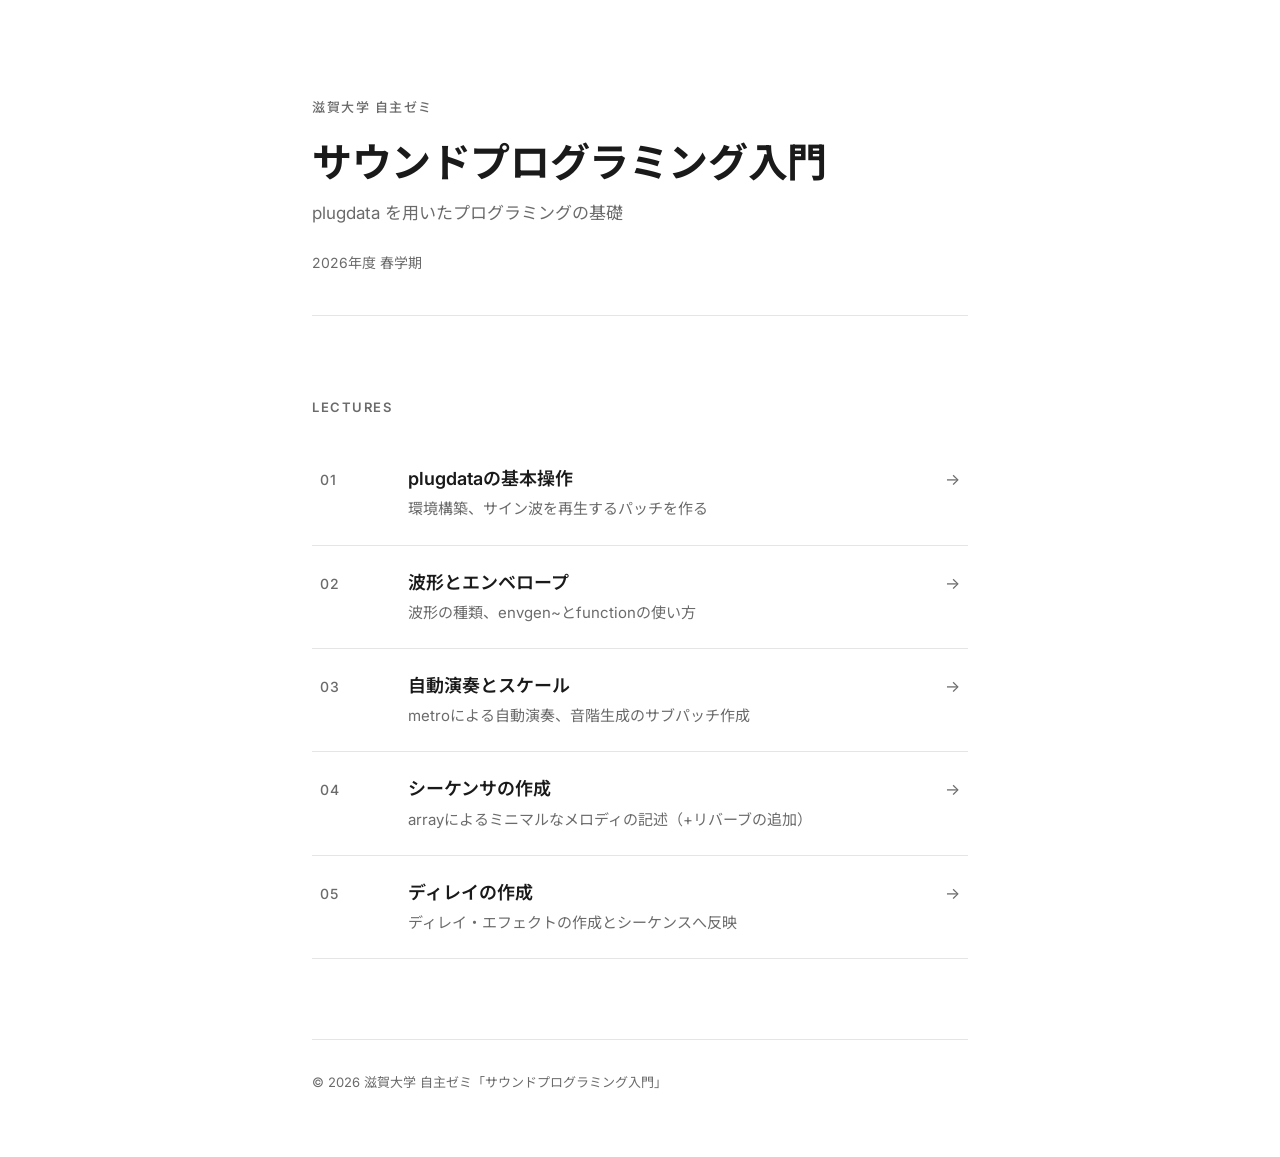
==== index.html @ 39045a40 "update" ====
<!DOCTYPE html>
<html lang="ja">
<head>
  <meta charset="UTF-8">
  <meta name="viewport" content="width=device-width, initial-scale=1.0">
  <title>サウンドプログラミング入門</title>
  <link rel="preconnect" href="https://fonts.googleapis.com">
  <link rel="preconnect" href="https://fonts.gstatic.com" crossorigin>
  <link href="https://fonts.googleapis.com/css2?family=Noto+Sans+JP:wght@300;400;500;700&family=Inter:wght@400;500;600;700&display=swap" rel="stylesheet">
  <link rel="stylesheet" href="style.css" type="text/css">
  <link rel="icon" href="img/pd_study_icon.png" type="image/png">
</head>
<body>
  <main class="container">

    <header class="header">
      <p class="header__eyebrow">滋賀大学 自主ゼミ</p>
      <h1 class="header__title">サウンドプログラミング入門</h1>
      <p class="header__subtitle">plugdata を用いたプログラミングの基礎</p>
      <p class="header__meta">2026年度 春学期</p>
    </header>

    <section>
      <h2 class="section-heading">Lectures</h2>
      <ol class="lectures">

        <li class="lecture">
          <a class="lecture__link" href="./lectures/1_plugdata_intro/第1回_plugdataの基本操作.html">
            <span class="lecture__num">01</span>
            <div class="lecture__body">
              <div class="lecture__title">plugdataの基本操作</div>
              <p class="lecture__desc">環境構築、サイン波を再生するパッチを作る</p>
            </div>
            <span class="lecture__arrow" aria-hidden="true">→</span>
          </a>
        </li>
        <li class="lecture">
            <a class="lecture__link" href="./lectures/2_envelope/第2回_波形とエンベロープ.html">
              <span class="lecture__num">02</span>
              <div class="lecture__body">
              <div class="lecture__title">波形とエンベロープ</div>
              <p class="lecture__desc">波形の種類、envgen~とfunctionの使い方</p>
              </div>
            <span class="lecture__arrow" aria-hidden="true">→</span>
          </a>
        </li>
        <li class="lecture">
             <a class="lecture__link" href="./lectures/3_scale/第3回_自動演奏とスケール.html">
            <span class="lecture__num">03</span>
            <div class="lecture__body">
              <div class="lecture__title">自動演奏とスケール</div>
              <p class="lecture__desc">metroによる自動演奏、音階生成のサブパッチ作成</p>
            </div>
            <span class="lecture__arrow" aria-hidden="true">→</span>
          </a>
        </li>
        <li class="lecture"> 
          <a class="lecture__link" href="./lectures/4_sequencer/第4回_シーケンサ.html">
            <span class="lecture__num">04</span>
            <div class="lecture__body">
              <div class="lecture__title">シーケンサの作成</div>
              <p class="lecture__desc">arrayによるミニマルなメロディの記述（+リバーブの追加）</p>
            </div>
            <span class="lecture__arrow" aria-hidden="true">→</span>
          </a>
        </li>
        <li class="lecture"> 
          <a class="lecture__link" href="./lectures/5_delay_effect/第5回_ディレイ.html">
            <span class="lecture__num">05</span>
            <div class="lecture__body">
              <div class="lecture__title">ディレイの作成</div>
              <p class="lecture__desc">ディレイ・エフェクトの作成とシーケンスへ反映</p>
            </div>
            <span class="lecture__arrow" aria-hidden="true">→</span>
          </a>
        </li>
      </ol>
    </section>

    <footer class="footer">
      <p>© 2026 滋賀大学 自主ゼミ「サウンドプログラミング入門」</p>
    </footer>

  </main>
</body>
</html>
---- style.css ----
:root {
  --text: #1a1a1a;
  --text-muted: #6b6b6b;
  --line: #e5e5e5;
  --line-strong: #1a1a1a;
  --bg: #ffffff;
  --accent: #1a1a1a;
  --hover-bg: #fafafa;
}

* {
  margin: 0;
  padding: 0;
  box-sizing: border-box;
}

html {
  font-size: 16px;
}

body {
  font-family: 'Inter', 'Noto Sans JP', -apple-system, BlinkMacSystemFont, sans-serif;
  background: var(--bg);
  color: var(--text);
  line-height: 1.7;
  -webkit-font-smoothing: antialiased;
  -moz-osx-font-smoothing: grayscale;
}

.container {
  max-width: 720px;
  margin: 0 auto;
  padding: 6rem 2rem 4rem;
}

/* ----- Header ----- */
.header {
  margin-bottom: 5rem;
  padding-bottom: 2.5rem;
  border-bottom: 1px solid var(--line);
}

.header__eyebrow {
  font-size: 0.8125rem;
  font-weight: 500;
  letter-spacing: 0.12em;
  color: var(--text-muted);
  text-transform: uppercase;
  margin-bottom: 1.25rem;
}

.header__title {
  font-size: 2.5rem;
  font-weight: 700;
  letter-spacing: -0.01em;
  line-height: 1.25;
  margin-bottom: 0.75rem;
}

.header__subtitle {
  font-size: 1.0625rem;
  font-weight: 400;
  color: var(--text-muted);
  line-height: 1.6;
}

.header__meta {
  margin-top: 1.5rem;
  font-size: 0.875rem;
  color: var(--text-muted);
}

/* ----- Section heading ----- */
.section-heading {
  font-size: 0.8125rem;
  font-weight: 600;
  letter-spacing: 0.12em;
  text-transform: uppercase;
  color: var(--text-muted);
  margin-bottom: 1.5rem;
}

/* ----- Lecture list ----- */
.lectures {
  list-style: none;
}

.lecture {
  border-bottom: 1px solid var(--line);
}

.lecture__link {
  display: grid;
  grid-template-columns: 4rem 1fr auto;
  gap: 1.5rem;
  align-items: baseline;
  padding: 1.5rem 0.5rem;
  text-decoration: none;
  color: inherit;
  transition: background-color 0.15s ease, padding 0.15s ease;
}

.lecture__link:hover {
  background: var(--hover-bg);
  padding-left: 1rem;
  padding-right: 1rem;
}

.lecture__num {
  font-family: 'Inter', sans-serif;
  font-size: 0.875rem;
  font-weight: 500;
  color: var(--text-muted);
  letter-spacing: 0.05em;
}

.lecture__body {
  min-width: 0;
}

.lecture__title {
  font-size: 1.125rem;
  font-weight: 600;
  line-height: 1.4;
  margin-bottom: 0.375rem;
}

.lecture__desc {
  font-size: 0.9375rem;
  color: var(--text-muted);
  line-height: 1.55;
}

.lecture__arrow {
  font-size: 1rem;
  color: var(--text-muted);
  transition: transform 0.15s ease;
  flex-shrink: 0;
}

.lecture__link:hover .lecture__arrow {
  transform: translateX(4px);
  color: var(--text);
}

/* ----- Coming soon (未公開) ----- */
.lecture--upcoming .lecture__link {
  cursor: default;
  opacity: 0.45;
  pointer-events: none;
}

.lecture--upcoming .lecture__arrow {
  visibility: hidden;
}

/* ----- Footer ----- */
.footer {
  margin-top: 5rem;
  padding-top: 2rem;
  border-top: 1px solid var(--line);
  font-size: 0.8125rem;
  color: var(--text-muted);
  line-height: 1.6;
}

.footer a {
  color: var(--text-muted);
  text-decoration: none;
  border-bottom: 1px solid var(--line);
  transition: color 0.15s ease, border-color 0.15s ease;
}

.footer a:hover {
  color: var(--text);
  border-color: var(--text);
}

/* ----- Responsive ----- */
@media (max-width: 640px) {
  .container {
    padding: 3.5rem 1.5rem 3rem;
  }

  .header {
    margin-bottom: 3.5rem;
    padding-bottom: 2rem;
  }

  .header__title {
    font-size: 1.875rem;
  }

  .header__subtitle {
    font-size: 1rem;
  }

  .lecture__link {
    grid-template-columns: 2.5rem 1fr auto;
    gap: 1rem;
    padding: 1.25rem 0.25rem;
  }

  .lecture__link:hover {
    padding-left: 0.5rem;
    padding-right: 0.5rem;
  }

  .lecture__title {
    font-size: 1rem;
  }

  .lecture__desc {
    font-size: 0.875rem;
  }
}
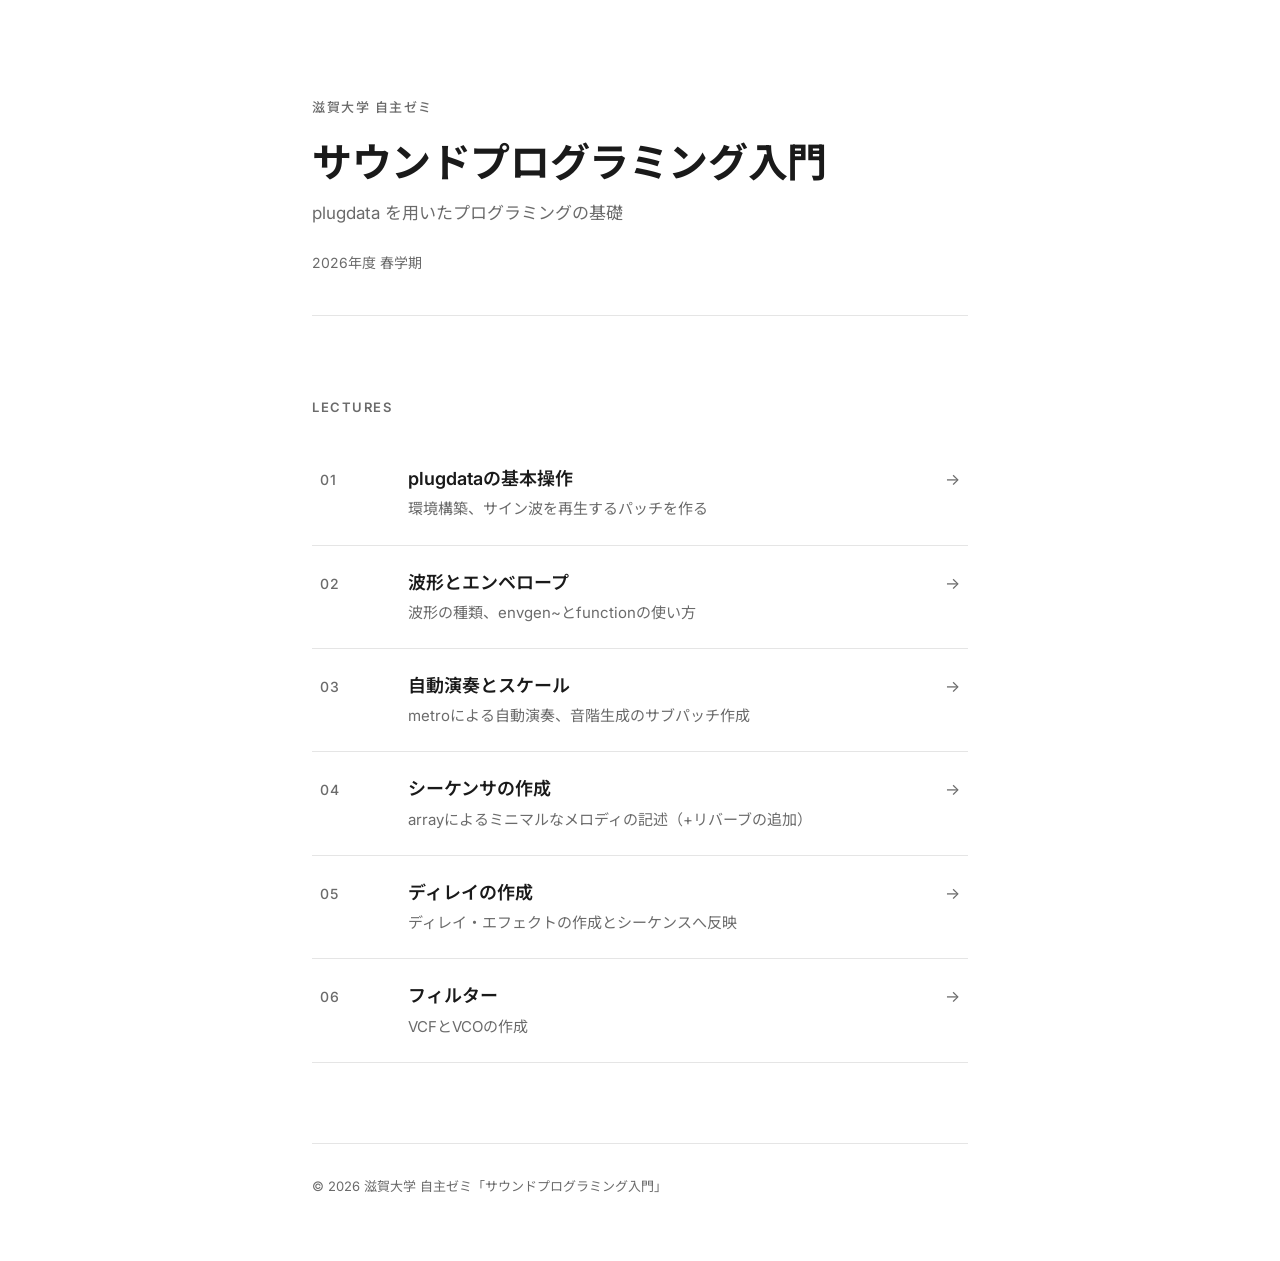
==== commit db66eb6a: "第6回追加" ====
--- a/index.html
+++ b/index.html
@@ -65,11 +65,21 @@
           </a>
         </li>
         <li class="lecture"> 
-          <a class="lecture__link" href="./lectures/5_delay_effect/第5回_ディレイ.html">
+          <a class="lecture__link" href="./lectures/5_delay_effect/5_delay.html">
             <span class="lecture__num">05</span>
             <div class="lecture__body">
               <div class="lecture__title">ディレイの作成</div>
               <p class="lecture__desc">ディレイ・エフェクトの作成とシーケンスへ反映</p>
+            </div>
+            <span class="lecture__arrow" aria-hidden="true">→</span>
+          </a>
+        </li>
+        <li class="lecture"> 
+          <a class="lecture__link" href="./lectures/6_filter/6_filter.html">
+            <span class="lecture__num">06</span>
+            <div class="lecture__body">
+              <div class="lecture__title">フィルター</div>
+              <p class="lecture__desc">VCFとVCOの作成</p>
             </div>
             <span class="lecture__arrow" aria-hidden="true">→</span>
           </a>
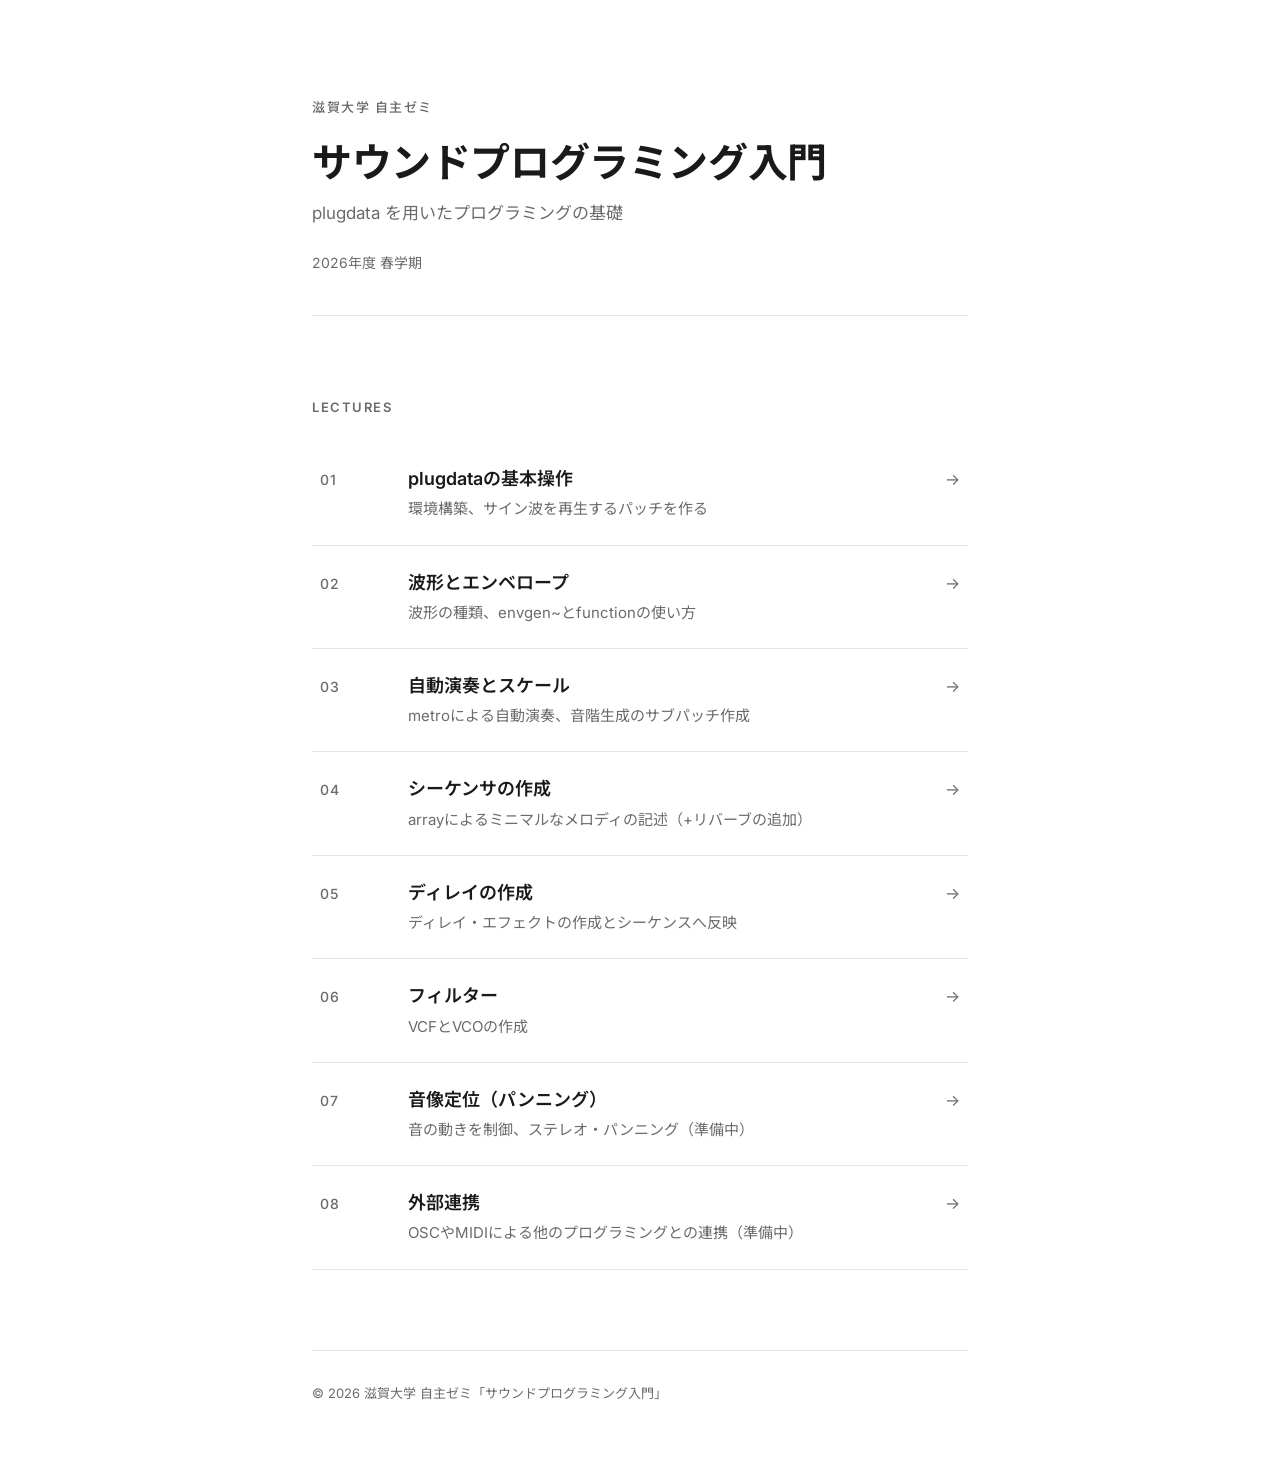
==== commit 0549e62a: "update" ====
--- a/index.html
+++ b/index.html
@@ -84,6 +84,26 @@
             <span class="lecture__arrow" aria-hidden="true">→</span>
           </a>
         </li>
+        <li class="lecture"> 
+          <a class="lecture__link" href="./lectures/7_panning/7_panning.html">
+            <span class="lecture__num">07</span>
+            <div class="lecture__body">
+              <div class="lecture__title">音像定位（パンニング）</div>
+              <p class="lecture__desc">音の動きを制御、ステレオ・パンニング（準備中）</p>
+            </div>
+            <span class="lecture__arrow" aria-hidden="true">→</span>
+          </a>
+        </li>
+        <li class="lecture"> 
+          <a class="lecture__link" href="./lectures/8_connection/8_connection.html">
+            <span class="lecture__num">08</span>
+            <div class="lecture__body">
+              <div class="lecture__title">外部連携</div>
+              <p class="lecture__desc">OSCやMIDIによる他のプログラミングとの連携（準備中）</p>
+            </div>
+            <span class="lecture__arrow" aria-hidden="true">→</span>
+          </a>
+        </li>
       </ol>
     </section>
 
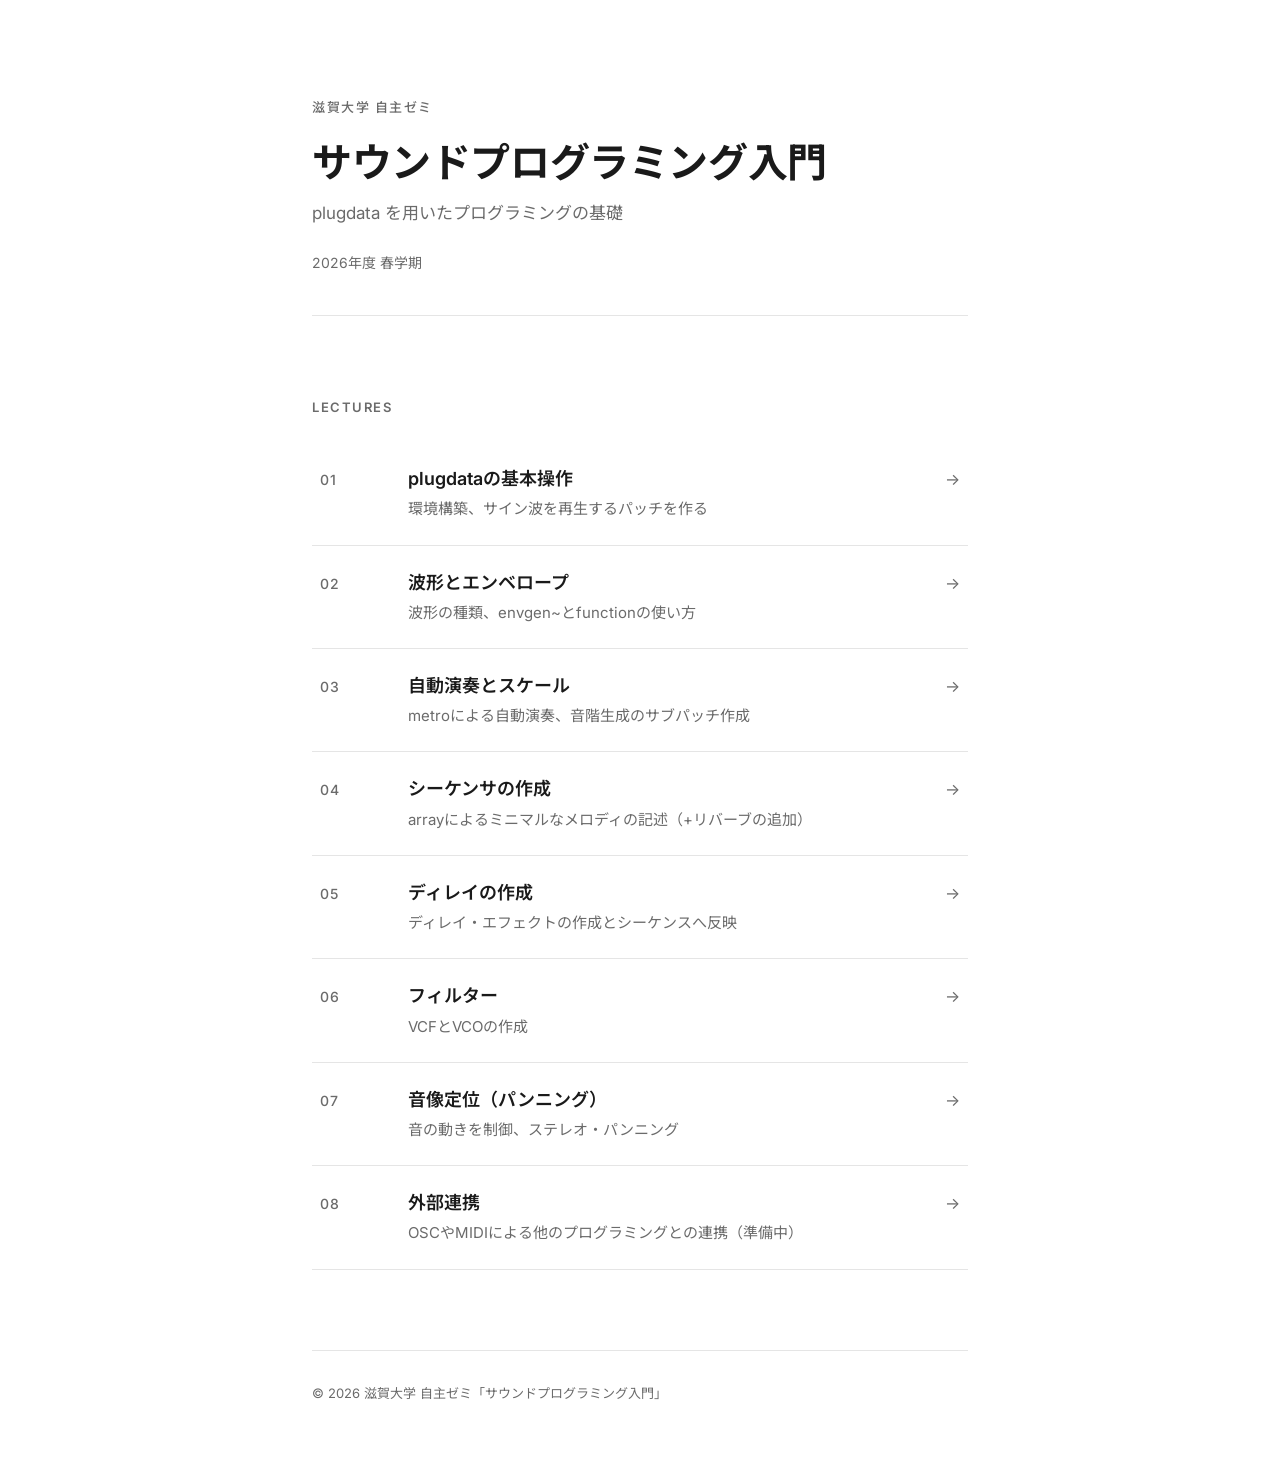
==== commit faa9ee2f: "第7回アップロード" ====
--- a/index.html
+++ b/index.html
@@ -89,7 +89,7 @@
             <span class="lecture__num">07</span>
             <div class="lecture__body">
               <div class="lecture__title">音像定位（パンニング）</div>
-              <p class="lecture__desc">音の動きを制御、ステレオ・パンニング（準備中）</p>
+              <p class="lecture__desc">音の動きを制御、ステレオ・パンニング</p>
             </div>
             <span class="lecture__arrow" aria-hidden="true">→</span>
           </a>
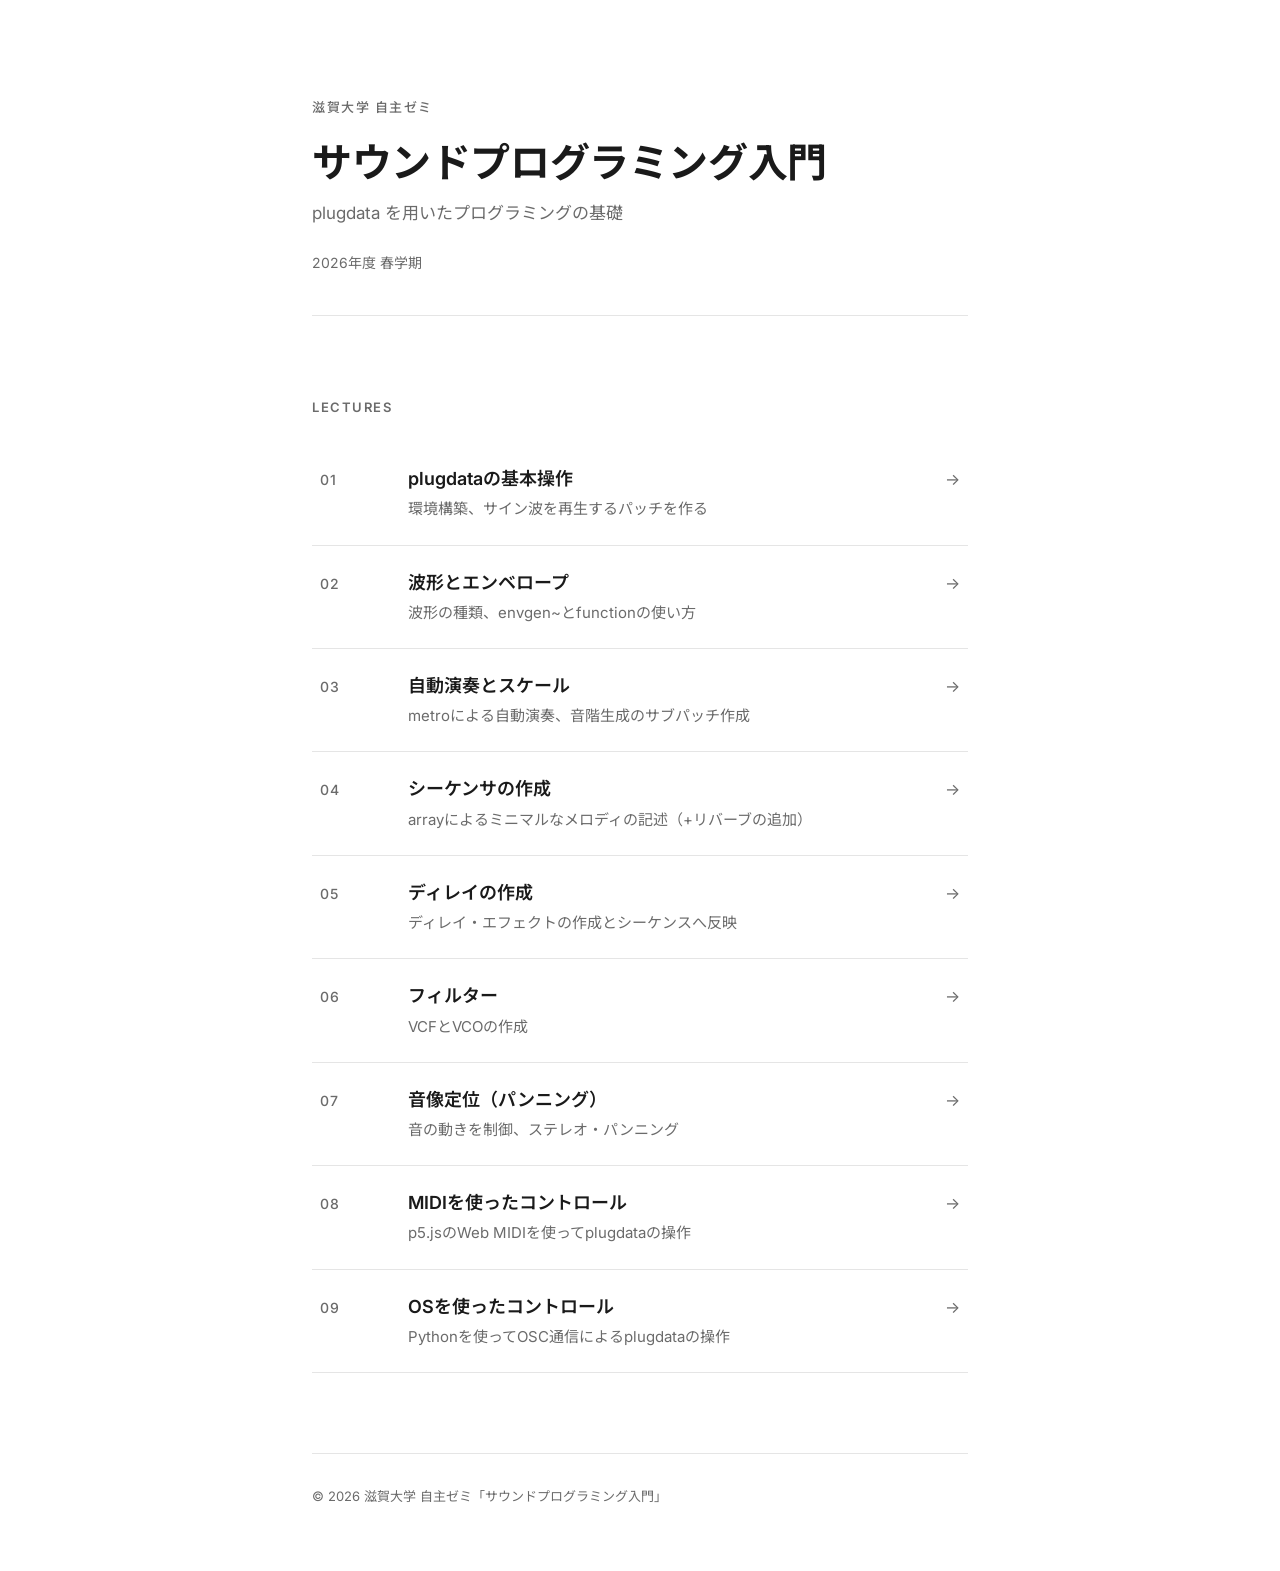
==== commit 927f5c83: "8,9回目の資料アップロード" ====
--- a/index.html
+++ b/index.html
@@ -95,14 +95,24 @@
           </a>
         </li>
         <li class="lecture"> 
-          <a class="lecture__link" href="./lectures/8_connection/8_connection.html">
+          <a class="lecture__link" href="./lectures/8_webmidi/8_webmidi.html">
             <span class="lecture__num">08</span>
             <div class="lecture__body">
-              <div class="lecture__title">外部連携</div>
-              <p class="lecture__desc">OSCやMIDIによる他のプログラミングとの連携（準備中）</p>
+              <div class="lecture__title">MIDIを使ったコントロール</div>
+              <p class="lecture__desc">p5.jsのWeb MIDIを使ってplugdataの操作</p>
             </div>
             <span class="lecture__arrow" aria-hidden="true">→</span>
           </a>
+          <li class="lecture"> 
+          <a class="lecture__link" href="./lectures/9_osc/9_osc.html">
+            <span class="lecture__num">09</span>
+            <div class="lecture__body">
+              <div class="lecture__title">OSを使ったコントロール</div>
+              <p class="lecture__desc">Pythonを使ってOSC通信によるplugdataの操作</p>
+            </div>
+            <span class="lecture__arrow" aria-hidden="true">→</span>
+          </a>
+        </li>
         </li>
       </ol>
     </section>
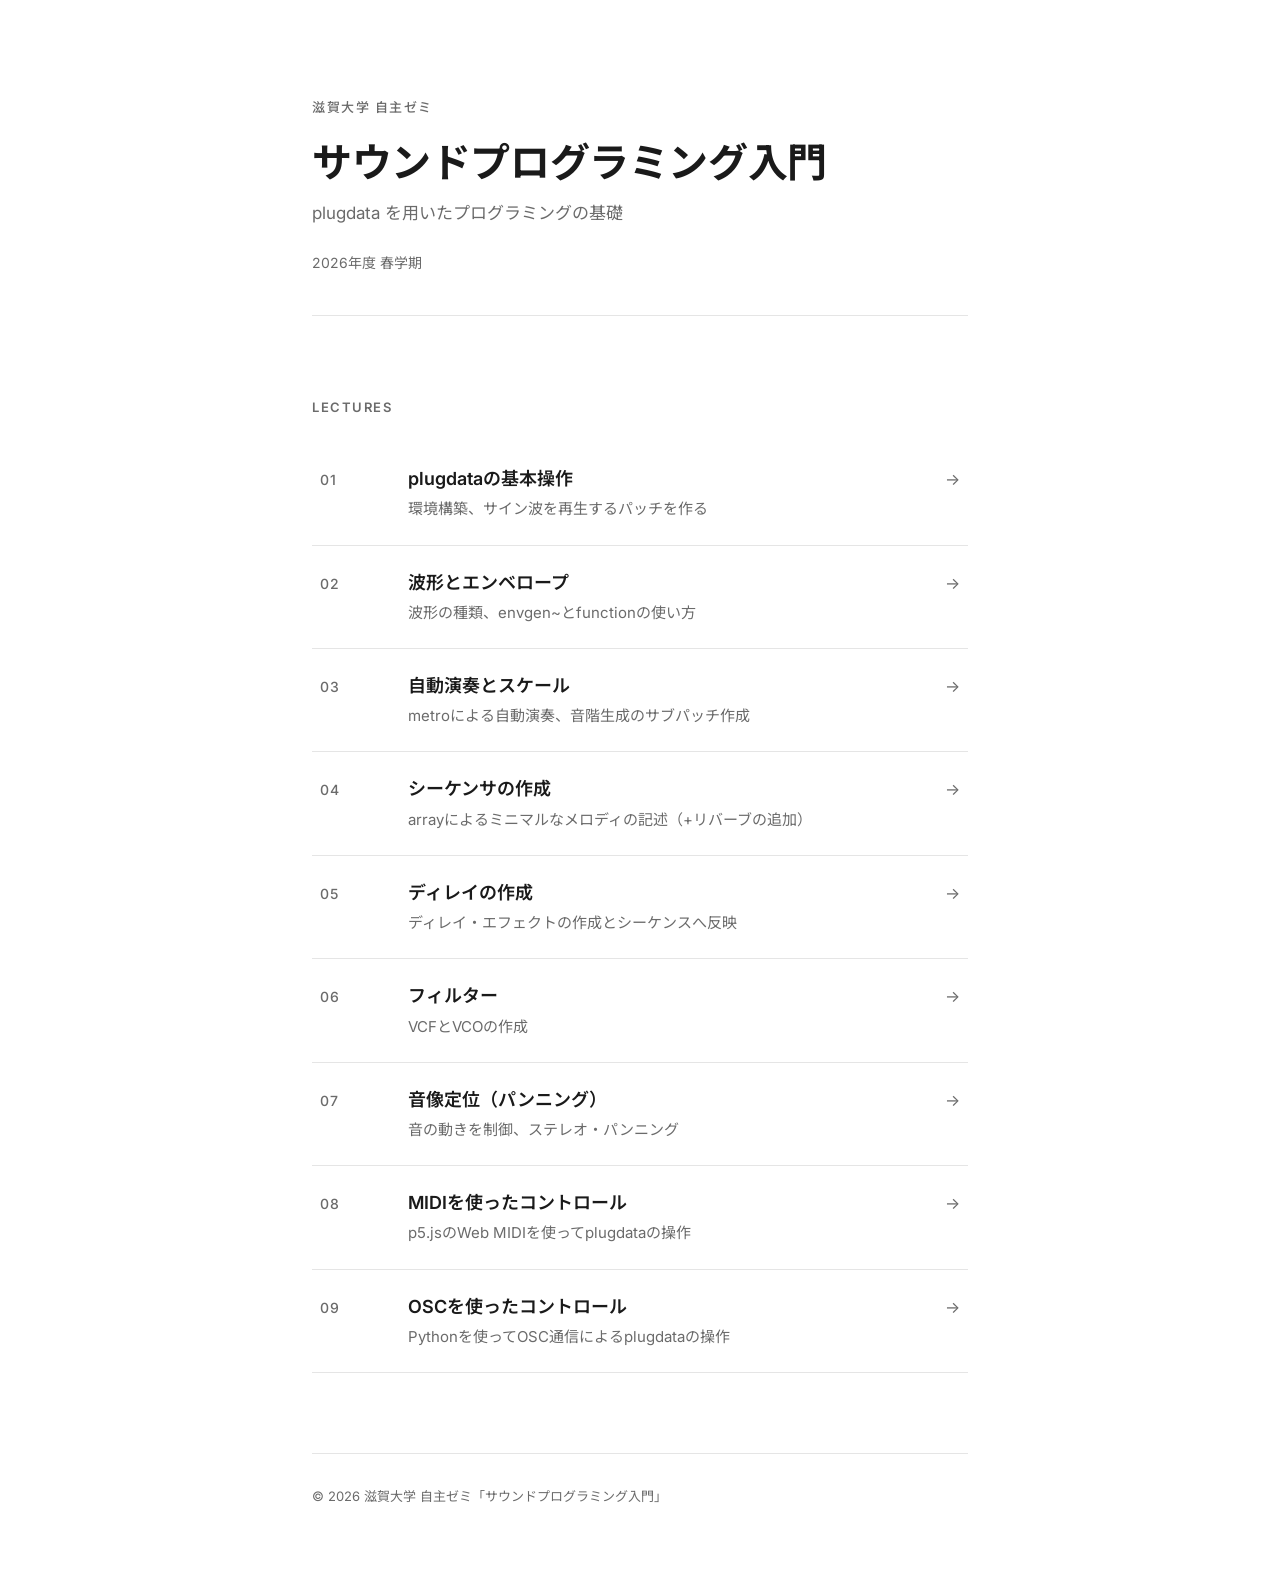
==== commit b4b0f4ed: "update" ====
--- a/index.html
+++ b/index.html
@@ -107,7 +107,7 @@
           <a class="lecture__link" href="./lectures/9_osc/9_osc.html">
             <span class="lecture__num">09</span>
             <div class="lecture__body">
-              <div class="lecture__title">OSを使ったコントロール</div>
+              <div class="lecture__title">OSCを使ったコントロール</div>
               <p class="lecture__desc">Pythonを使ってOSC通信によるplugdataの操作</p>
             </div>
             <span class="lecture__arrow" aria-hidden="true">→</span>
